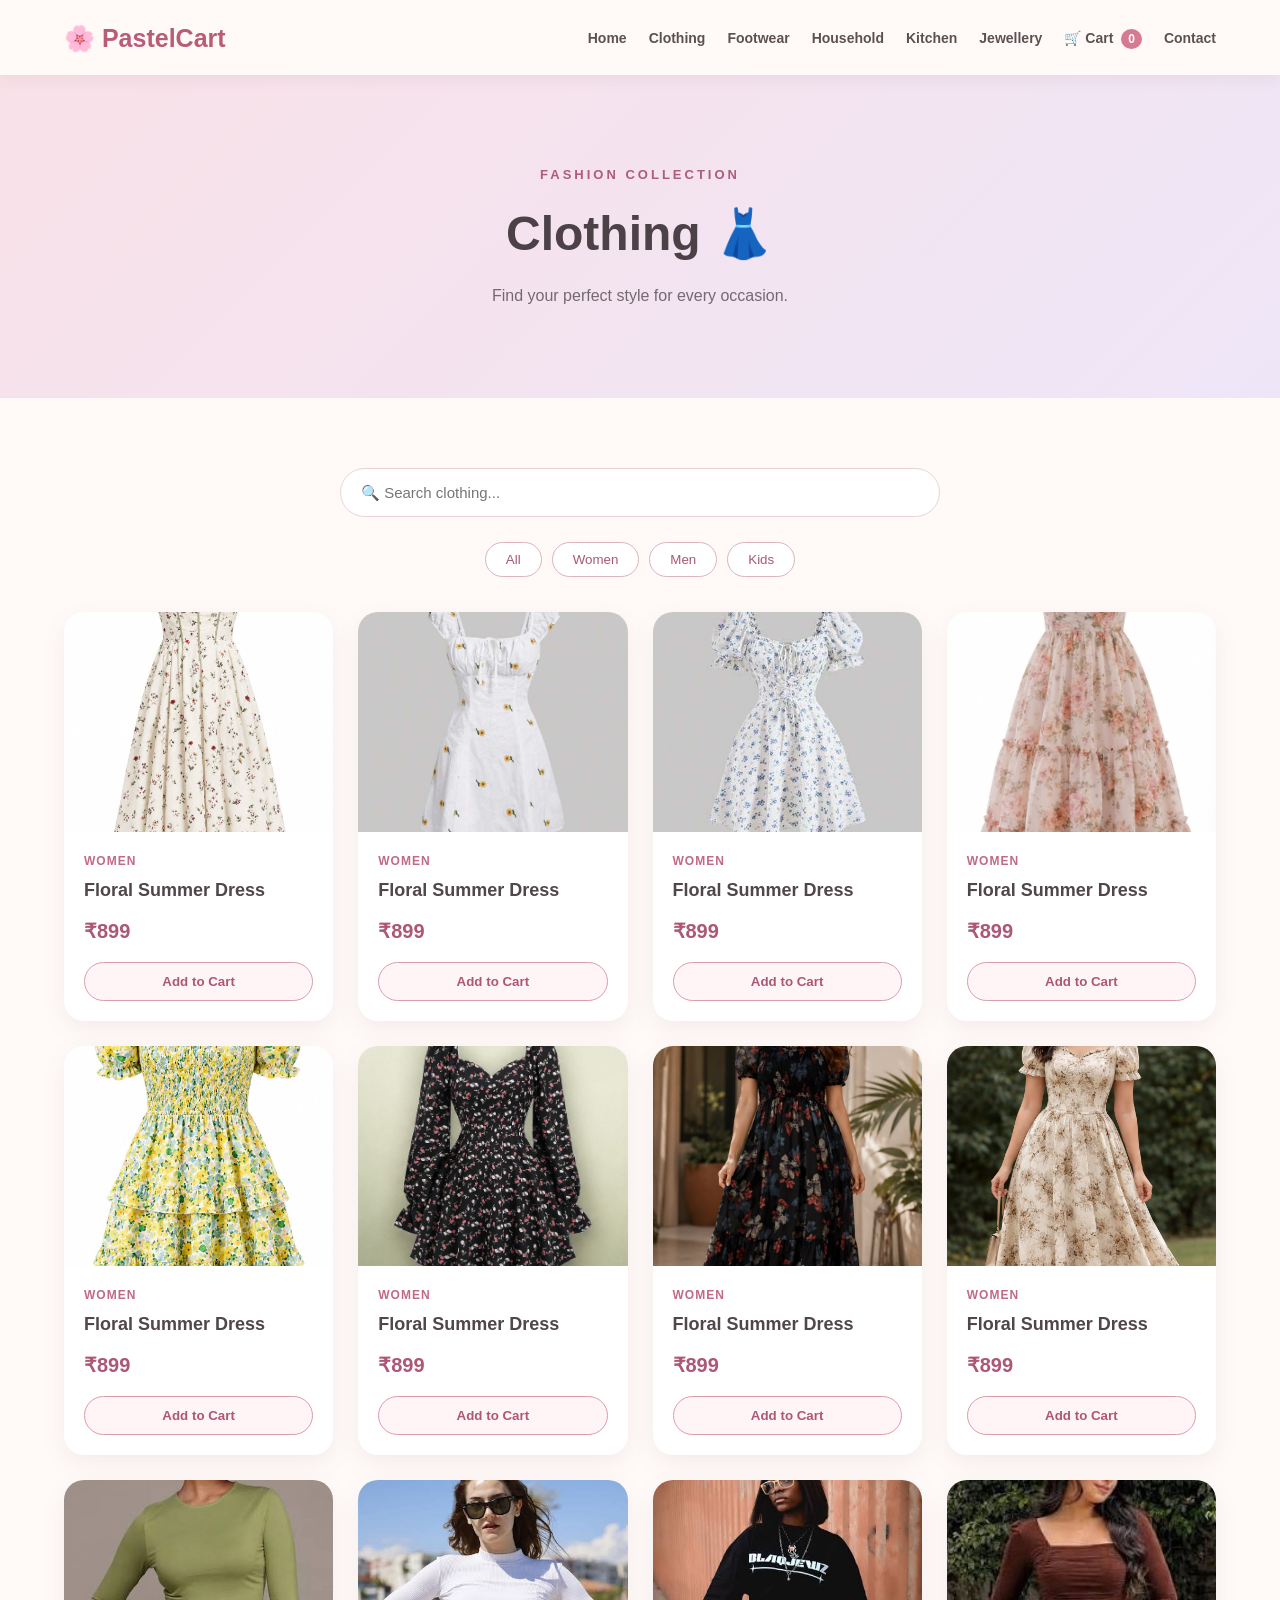
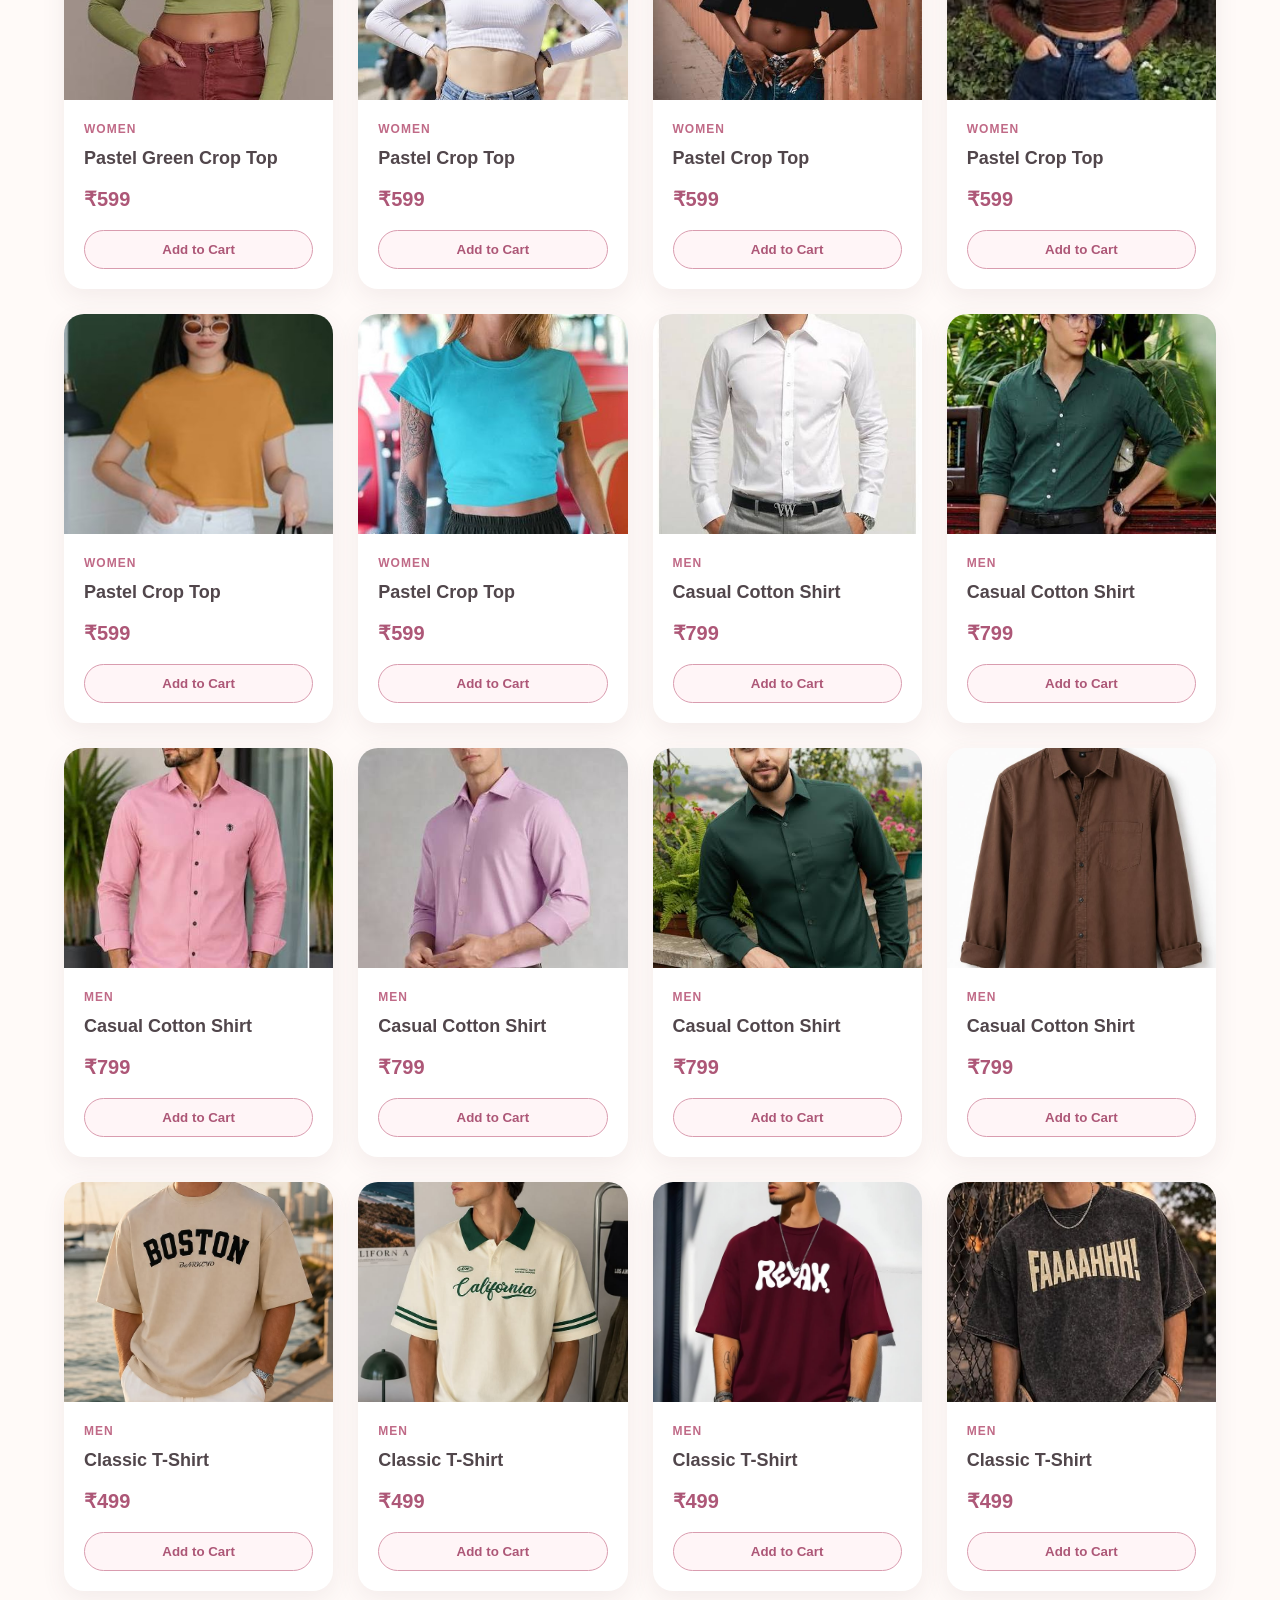
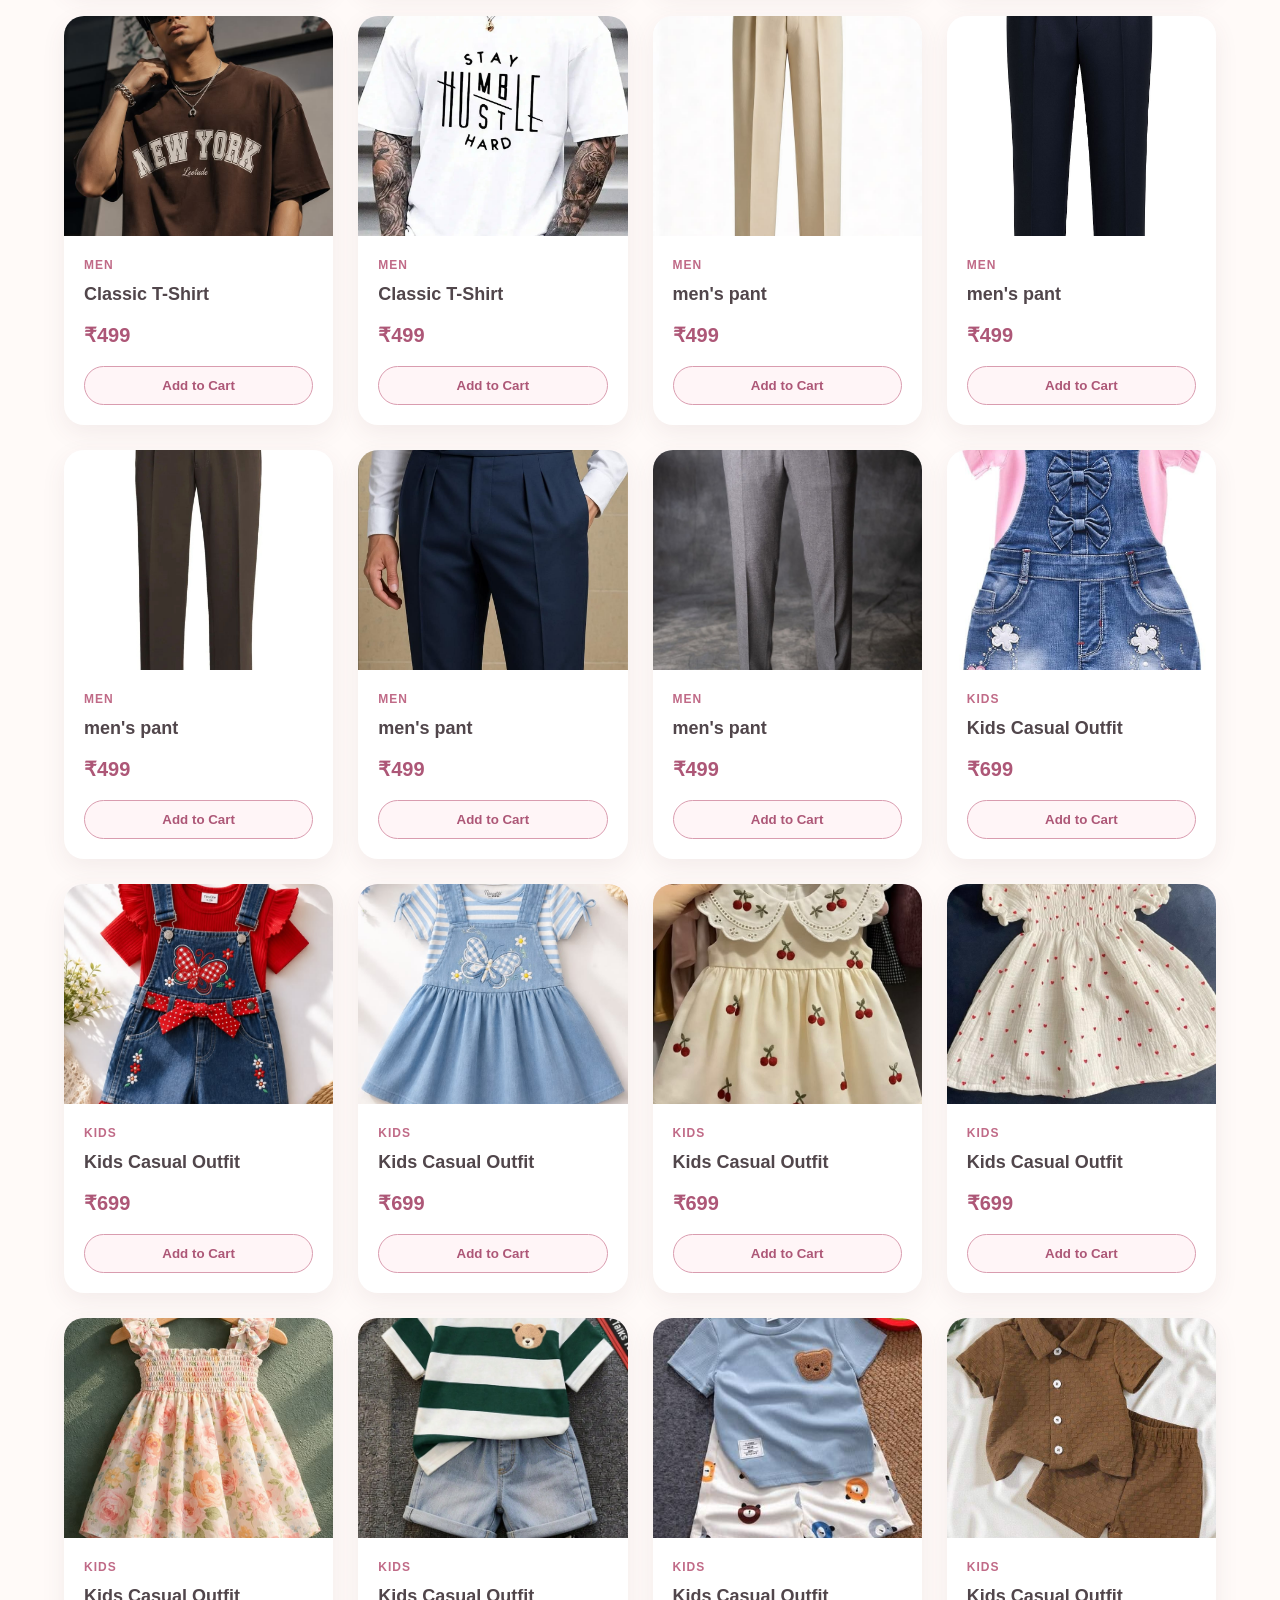
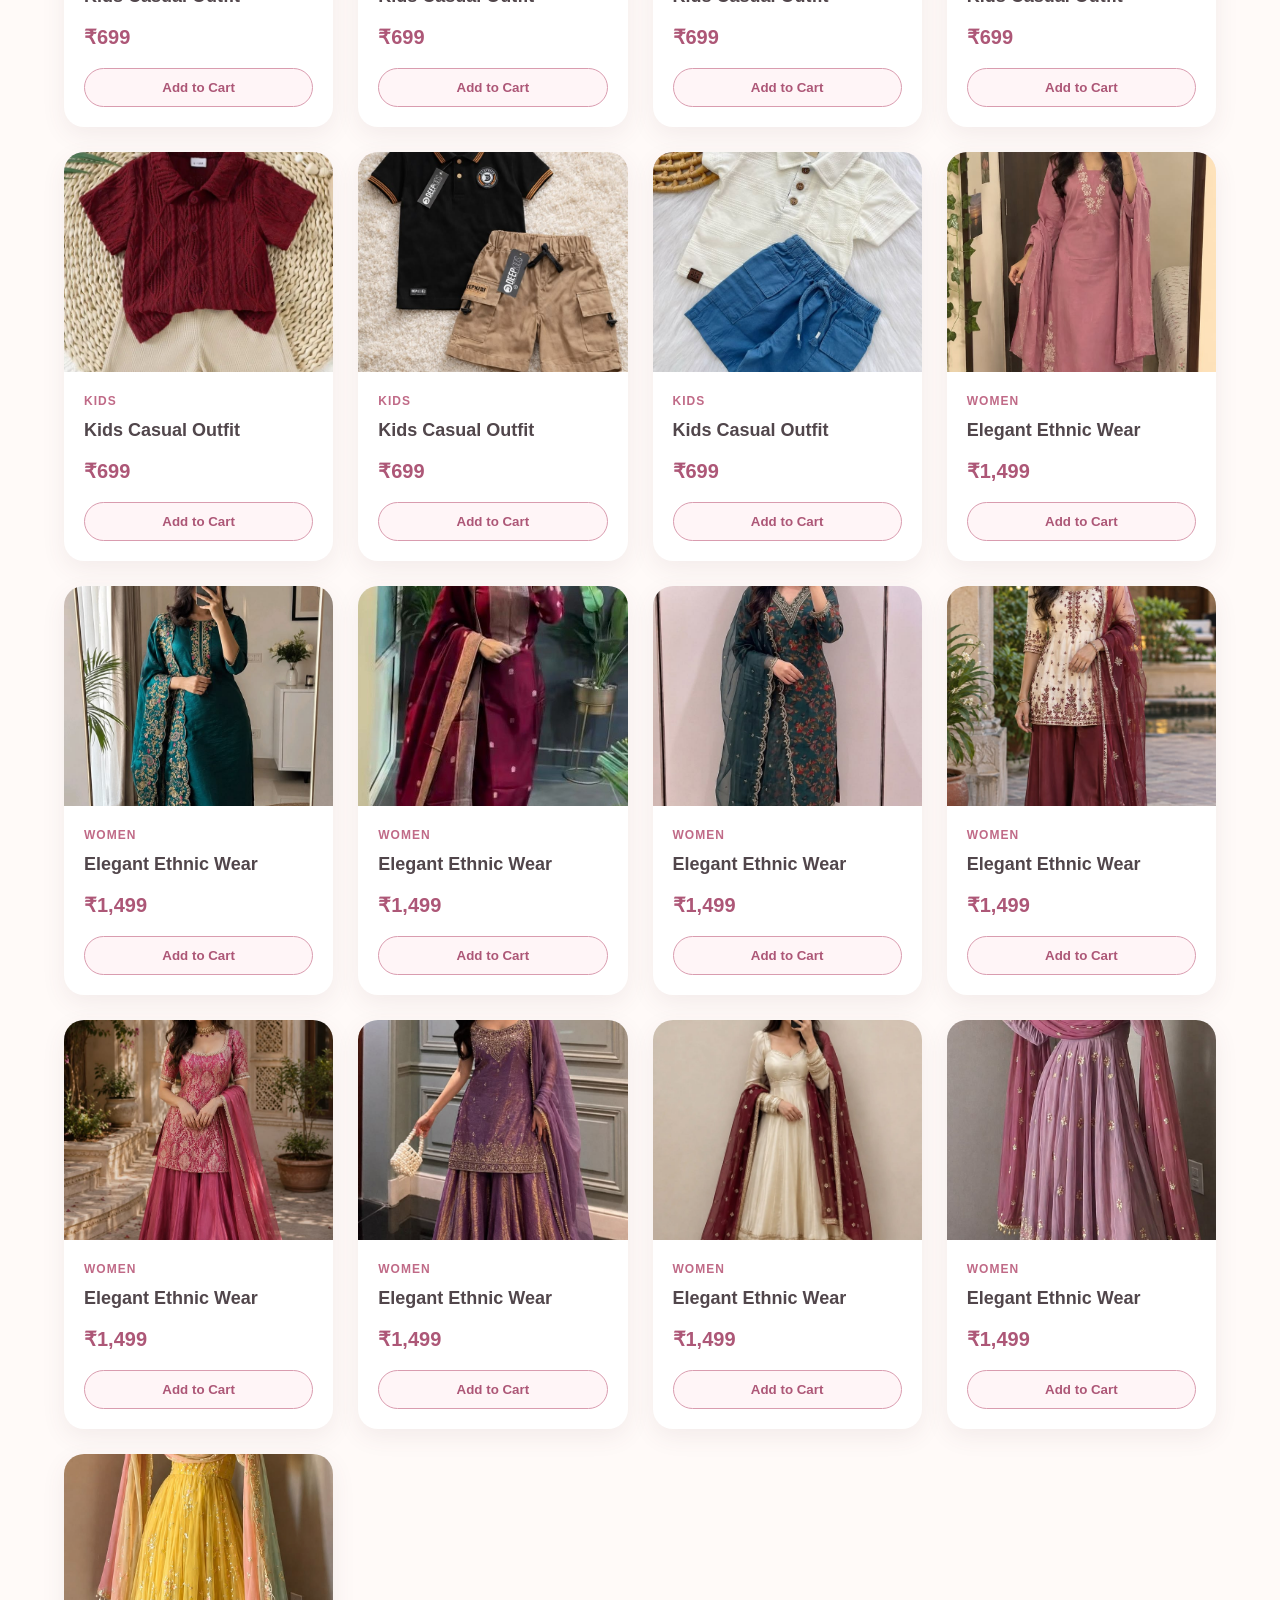
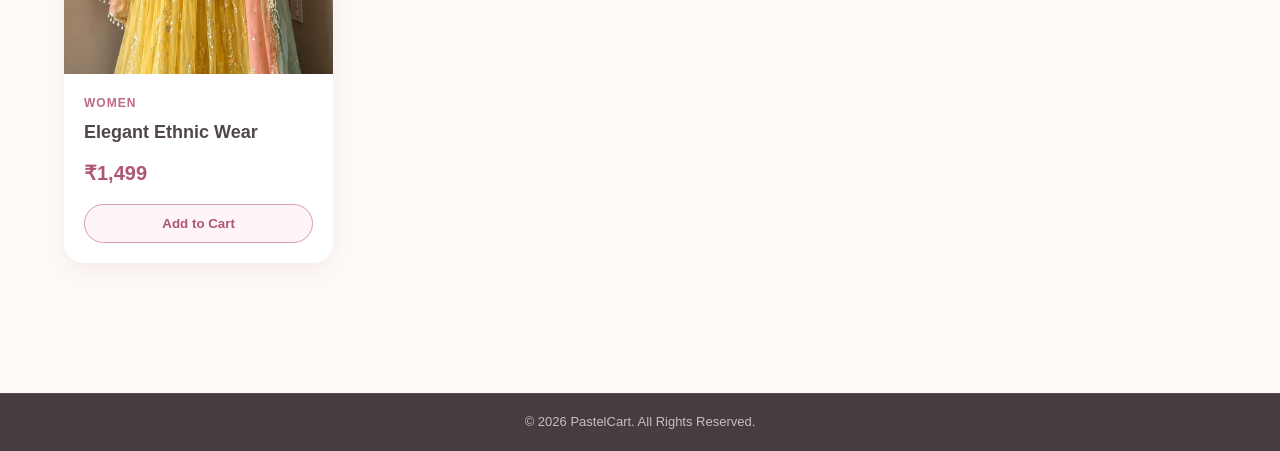
==== clothing.html @ dc9bf07c "Initial PastelCart website" ====
<!DOCTYPE html>
<html lang="en">

<head>
    <meta charset="UTF-8">
    <meta name="viewport" content="width=device-width, initial-scale=1.0">

    <title>Clothing - PastelCart</title>

    <link rel="stylesheet" href="css/style.css">
</head>

<body>

<header>

    <nav class="navbar">

        <div class="logo">
            🌸 PastelCart
        </div>

        <ul class="nav-links">
            <li><a href="index.html">Home</a></li>
            <li><a href="clothing.html">Clothing</a></li>
            <li><a href="footwear.html">Footwear</a></li>
            <li><a href="household.html">Household</a></li>
            <li><a href="kitchen.html">Kitchen</a></li>
            <li><a href="jewellery.html">Jewellery</a></li>
            <li><a href="cart.html">
    🛒 Cart
    <span class="cart-count">0</span>
</a></li>
            <li><a href="contact.html">Contact</a></li>
        </ul>

    </nav>

</header>


<section class="page-banner">

    <p>FASHION COLLECTION</p>

    <h1>Clothing 👗</h1>

    <p>
        Find your perfect style for every occasion.
    </p>

</section>


<section class="section">

    <div class="search-box">

        <input
            type="text"
            id="productSearch"
            placeholder="🔍 Search clothing..."
            onkeyup="searchProducts()">

    </div>


    <div class="filter-buttons">

        <button onclick="filterProducts('all')">
            All
        </button>

        <button onclick="filterProducts('women')">
            Women
        </button>

        <button onclick="filterProducts('men')">
            Men
        </button>

        <button onclick="filterProducts('kids')">
            Kids
        </button>

    </div>


    <div class="product-container" id="productContainer">

        <div class="product-card" data-category="women">

            <div class="product-image"><img src="images\clothing\dress-1.jpg"></div>

            <div class="product-info">

                <p class="product-category">Women</p>

                <h3>Floral Summer Dress</h3>

                <p class="price">₹899</p>

                <button class="add-cart"
                    onclick="addToCart('Floral Summer Dress', 899)">
                    Add to Cart
                </button>

            </div>

        </div>

        <div class="product-card" data-category="women">

            <div class="product-image"><img src="images\clothing\dress-2.jpg"></div>

            <div class="product-info">

                <p class="product-category">Women</p>

                <h3>Floral Summer Dress</h3>

                <p class="price">₹899</p>

                <button class="add-cart"
                    onclick="addToCart('Floral Summer Dress', 899)">
                    Add to Cart
                </button>

            </div>

        </div>

        <div class="product-card" data-category="women">

            <div class="product-image"><img src="images\clothing\dress-3.jpg"></div>

            <div class="product-info">

                <p class="product-category">Women</p>

                <h3>Floral Summer Dress</h3>

                <p class="price">₹899</p>

                <button class="add-cart"
                    onclick="addToCart('Floral Summer Dress', 899)">
                    Add to Cart
                </button>

            </div>

        </div>

        <div class="product-card" data-category="women">

            <div class="product-image"><img src="images\clothing\dress-4.jpg"></div>

            <div class="product-info">

                <p class="product-category">Women</p>

                <h3>Floral Summer Dress</h3>

                <p class="price">₹899</p>

                <button class="add-cart"
                    onclick="addToCart('Floral Summer Dress', 899)">
                    Add to Cart
                </button>

            </div>

        </div>

        <div class="product-card" data-category="women">

            <div class="product-image"><img src="images\clothing\dress-5.jpg"></div>

            <div class="product-info">

                <p class="product-category">Women</p>

                <h3>Floral Summer Dress</h3>

                <p class="price">₹899</p>

                <button class="add-cart"
                    onclick="addToCart('Floral Summer Dress', 899)">
                    Add to Cart
                </button>

            </div>

        </div>

        <div class="product-card" data-category="women">

            <div class="product-image"><img src="images\clothing\dress-6.jpg"></div>

            <div class="product-info">

                <p class="product-category">Women</p>

                <h3>Floral Summer Dress</h3>

                <p class="price">₹899</p>

                <button class="add-cart"
                    onclick="addToCart('Floral Summer Dress', 899)">
                    Add to Cart
                </button>

            </div>

        </div>

        <div class="product-card" data-category="women">

            <div class="product-image"><img src="images\clothing\dress-7.jpg"></div>

            <div class="product-info">

                <p class="product-category">Women</p>

                <h3>Floral Summer Dress</h3>

                <p class="price">₹899</p>

                <button class="add-cart"
                    onclick="addToCart('Floral Summer Dress', 899)">
                    Add to Cart
                </button>

            </div>

        </div>

        <div class="product-card" data-category="women">

            <div class="product-image"><img src="images\clothing\dress-8.jpg"></div>

            <div class="product-info">

                <p class="product-category">Women</p>

                <h3>Floral Summer Dress</h3>

                <p class="price">₹899</p>

                <button class="add-cart"
                    onclick="addToCart('Floral Summer Dress', 899)">
                    Add to Cart
                </button>

            </div>

        </div>


        <div class="product-card" data-category="women">

            <div class="product-image"><img src="images\clothing\crop-top-1.jpg"></div>

            <div class="product-info">

                <p class="product-category">Women</p>

                <h3>Pastel Green Crop Top</h3>

                <p class="price">₹599</p>

                <button class="add-cart"
                    onclick="addToCart('Pastel Green Crop Top', 599)">
                    Add to Cart
                </button>

            </div>

        </div>

        <div class="product-card" data-category="women">

            <div class="product-image"><img src="images\clothing\crop-top-2.jpg"></div>

            <div class="product-info">

                <p class="product-category">Women</p>

                <h3>Pastel Crop Top</h3>

                <p class="price">₹599</p>

                <button class="add-cart"
                    onclick="addToCart('Pastel Green Crop Top', 599)">
                    Add to Cart
                </button>

            </div>

        </div>

        <div class="product-card" data-category="women">

            <div class="product-image"><img src="images\clothing\crop-top-3.jpg"></div>

            <div class="product-info">

                <p class="product-category">Women</p>

                <h3>Pastel Crop Top</h3>

                <p class="price">₹599</p>

                <button class="add-cart"
                    onclick="addToCart('Pastel Green Crop Top', 599)">
                    Add to Cart
                </button>

            </div>

        </div>

        <div class="product-card" data-category="women">

            <div class="product-image"><img src="images\clothing\crop-top-4.jpg"></div>

            <div class="product-info">

                <p class="product-category">Women</p>

                <h3>Pastel Crop Top</h3>

                <p class="price">₹599</p>

                <button class="add-cart"
                    onclick="addToCart('Pastel Green Crop Top', 599)">
                    Add to Cart
                </button>

            </div>

        </div>

        <div class="product-card" data-category="women">

            <div class="product-image"><img src="images\clothing\crop-top-5.jpg"></div>

            <div class="product-info">

                <p class="product-category">Women</p>

                <h3>Pastel Crop Top</h3>

                <p class="price">₹599</p>

                <button class="add-cart"
                    onclick="addToCart('Pastel Green Crop Top', 599)">
                    Add to Cart
                </button>

            </div>

        </div>

        <div class="product-card" data-category="women">

            <div class="product-image"><img src="images\clothing\crop-top-6.jpg"></div>

            <div class="product-info">

                <p class="product-category">Women</p>

                <h3>Pastel Crop Top</h3>

                <p class="price">₹599</p>

                <button class="add-cart"
                    onclick="addToCart('Pastel Green Crop Top', 599)">
                    Add to Cart
                </button>

            </div>

        </div>


        <div class="product-card" data-category="men">

            <div class="product-image"><img src="images\clothing\shirt-1.jpg"></div>

            <div class="product-info">

                <p class="product-category">Men</p>

                <h3>Casual Cotton Shirt</h3>

                <p class="price">₹799</p>

                <button class="add-cart"
                    onclick="addToCart('Casual Cotton Shirt', 799)">
                    Add to Cart
                </button>

            </div>

        </div>

        <div class="product-card" data-category="men">

            <div class="product-image"><img src="images\clothing\shirt-2.jpg"></div>

            <div class="product-info">

                <p class="product-category">Men</p>

                <h3>Casual Cotton Shirt</h3>

                <p class="price">₹799</p>

                <button class="add-cart"
                    onclick="addToCart('Casual Cotton Shirt', 799)">
                    Add to Cart
                </button>

            </div>

        </div>

        <div class="product-card" data-category="men">

            <div class="product-image"><img src="images\clothing\shirt-3.jpg"></div>

            <div class="product-info">

                <p class="product-category">Men</p>

                <h3>Casual Cotton Shirt</h3>

                <p class="price">₹799</p>

                <button class="add-cart"
                    onclick="addToCart('Casual Cotton Shirt', 799)">
                    Add to Cart
                </button>

            </div>

        </div>

        <div class="product-card" data-category="men">

            <div class="product-image"><img src="images\clothing\shirt-4.jpg"></div>

            <div class="product-info">

                <p class="product-category">Men</p>

                <h3>Casual Cotton Shirt</h3>

                <p class="price">₹799</p>

                <button class="add-cart"
                    onclick="addToCart('Casual Cotton Shirt', 799)">
                    Add to Cart
                </button>

            </div>

        </div>

        <div class="product-card" data-category="men">

            <div class="product-image"><img src="images\clothing\shirt-5.jpg"></div>

            <div class="product-info">

                <p class="product-category">Men</p>

                <h3>Casual Cotton Shirt</h3>

                <p class="price">₹799</p>

                <button class="add-cart"
                    onclick="addToCart('Casual Cotton Shirt', 799)">
                    Add to Cart
                </button>

            </div>

        </div>

        <div class="product-card" data-category="men">

            <div class="product-image"><img src="images\clothing\shirt-6.jpg"></div>

            <div class="product-info">

                <p class="product-category">Men</p>

                <h3>Casual Cotton Shirt</h3>

                <p class="price">₹799</p>

                <button class="add-cart"
                    onclick="addToCart('Casual Cotton Shirt', 799)">
                    Add to Cart
                </button>

            </div>

        </div>


        <div class="product-card" data-category="men">

            <div class="product-image"><img src="images\clothing\tshirt-1.jpg"></div>

            <div class="product-info">

                <p class="product-category">Men</p>

                <h3>Classic T-Shirt</h3>

                <p class="price">₹499</p>

                <button class="add-cart"
                    onclick="addToCart('Classic T-Shirt', 499)">
                    Add to Cart
                </button>

            </div>

        </div>

        <div class="product-card" data-category="men">

            <div class="product-image"><img src="images\clothing\tshirt-2.jpg"></div>

            <div class="product-info">

                <p class="product-category">Men</p>

                <h3>Classic T-Shirt</h3>

                <p class="price">₹499</p>

                <button class="add-cart"
                    onclick="addToCart('Classic T-Shirt', 499)">
                    Add to Cart
                </button>

            </div>

        </div>

        <div class="product-card" data-category="men">

            <div class="product-image"><img src="images\clothing\tshirt-3.jpg"></div>

            <div class="product-info">

                <p class="product-category">Men</p>

                <h3>Classic T-Shirt</h3>

                <p class="price">₹499</p>

                <button class="add-cart"
                    onclick="addToCart('Classic T-Shirt', 499)">
                    Add to Cart
                </button>

            </div>

        </div>

        <div class="product-card" data-category="men">

            <div class="product-image"><img src="images\clothing\tshirt-4.jpg"></div>

            <div class="product-info">

                <p class="product-category">Men</p>

                <h3>Classic T-Shirt</h3>

                <p class="price">₹499</p>

                <button class="add-cart"
                    onclick="addToCart('Classic T-Shirt', 499)">
                    Add to Cart
                </button>

            </div>

        </div>

        <div class="product-card" data-category="men">

            <div class="product-image"><img src="images\clothing\tshirt-5.jpg"></div>

            <div class="product-info">

                <p class="product-category">Men</p>

                <h3>Classic T-Shirt</h3>

                <p class="price">₹499</p>

                <button class="add-cart"
                    onclick="addToCart('Classic T-Shirt', 499)">
                    Add to Cart
                </button>

            </div>

        </div>

        <div class="product-card" data-category="men">

            <div class="product-image"><img src="images\clothing\tshirt-6.jpg"></div>

            <div class="product-info">

                <p class="product-category">Men</p>

                <h3>Classic T-Shirt</h3>

                <p class="price">₹499</p>

                <button class="add-cart"
                    onclick="addToCart('Classic T-Shirt', 499)">
                    Add to Cart
                </button>

            </div>

        </div>

        <div class="product-card" data-category="men">

            <div class="product-image"><img src="images\clothing\pant-1.jpg"></div>

            <div class="product-info">

                <p class="product-category">Men</p>

                <h3>men's pant</h3>

                <p class="price">₹499</p>

                <button class="add-cart"
                    onclick="addToCart('Classic T-Shirt', 499)">
                    Add to Cart
                </button>

            </div>

        </div>

        <div class="product-card" data-category="men">

            <div class="product-image"><img src="images\clothing\pant-2.jpg"></div>

            <div class="product-info">

                <p class="product-category">Men</p>

                <h3>men's pant</h3>

                <p class="price">₹499</p>

                <button class="add-cart"
                    onclick="addToCart('Classic T-Shirt', 499)">
                    Add to Cart
                </button>

            </div>

        </div>

        <div class="product-card" data-category="men">

            <div class="product-image"><img src="images\clothing\pant-3.jpg"></div>

            <div class="product-info">

                <p class="product-category">Men</p>

                <h3>men's pant</h3>

                <p class="price">₹499</p>

                <button class="add-cart"
                    onclick="addToCart('Classic T-Shirt', 499)">
                    Add to Cart
                </button>

            </div>

        </div>

        <div class="product-card" data-category="men">

            <div class="product-image"><img src="images\clothing\pant-4.jpg"></div>

            <div class="product-info">

                <p class="product-category">Men</p>

                <h3>men's pant</h3>

                <p class="price">₹499</p>

                <button class="add-cart"
                    onclick="addToCart('Classic T-Shirt', 499)">
                    Add to Cart
                </button>

            </div>

        </div>

        <div class="product-card" data-category="men">

            <div class="product-image"><img src="images\clothing\pant-5.jpg"></div>

            <div class="product-info">

                <p class="product-category">Men</p>

                <h3>men's pant</h3>

                <p class="price">₹499</p>

                <button class="add-cart"
                    onclick="addToCart('Classic T-Shirt', 499)">
                    Add to Cart
                </button>

            </div>

        </div>


        <div class="product-card" data-category="kids">

            <div class="product-image"><img src="images\clothing\kids-1.jpg"></div>

            <div class="product-info">

                <p class="product-category">Kids</p>

                <h3>Kids Casual Outfit</h3>

                <p class="price">₹699</p>

                <button class="add-cart"
                    onclick="addToCart('Kids Casual Outfit', 699)">
                    Add to Cart
                </button>

            </div>

        </div>

        <div class="product-card" data-category="kids">

            <div class="product-image"><img src="images\clothing\kids-2.jpg"></div>

            <div class="product-info">

                <p class="product-category">Kids</p>

                <h3>Kids Casual Outfit</h3>

                <p class="price">₹699</p>

                <button class="add-cart"
                    onclick="addToCart('Kids Casual Outfit', 699)">
                    Add to Cart
                </button>

            </div>

        </div>

        <div class="product-card" data-category="kids">

            <div class="product-image"><img src="images\clothing\kids-3.jpg"></div>

            <div class="product-info">

                <p class="product-category">Kids</p>

                <h3>Kids Casual Outfit</h3>

                <p class="price">₹699</p>

                <button class="add-cart"
                    onclick="addToCart('Kids Casual Outfit', 699)">
                    Add to Cart
                </button>

            </div>

        </div>

        <div class="product-card" data-category="kids">

            <div class="product-image"><img src="images\clothing\kids-4.jpg"></div>

            <div class="product-info">

                <p class="product-category">Kids</p>

                <h3>Kids Casual Outfit</h3>

                <p class="price">₹699</p>

                <button class="add-cart"
                    onclick="addToCart('Kids Casual Outfit', 699)">
                    Add to Cart
                </button>

            </div>

        </div>

        <div class="product-card" data-category="kids">

            <div class="product-image"><img src="images\clothing\kids-5.jpg"></div>

            <div class="product-info">

                <p class="product-category">Kids</p>

                <h3>Kids Casual Outfit</h3>

                <p class="price">₹699</p>

                <button class="add-cart"
                    onclick="addToCart('Kids Casual Outfit', 699)">
                    Add to Cart
                </button>

            </div>

        </div>

        <div class="product-card" data-category="kids">

            <div class="product-image"><img src="images\clothing\kids-6.jpg"></div>

            <div class="product-info">

                <p class="product-category">Kids</p>

                <h3>Kids Casual Outfit</h3>

                <p class="price">₹699</p>

                <button class="add-cart"
                    onclick="addToCart('Kids Casual Outfit', 699)">
                    Add to Cart
                </button>

            </div>

        </div>

        <div class="product-card" data-category="kids">

            <div class="product-image"><img src="images\clothing\kids-7.jpg"></div>

            <div class="product-info">

                <p class="product-category">Kids</p>

                <h3>Kids Casual Outfit</h3>

                <p class="price">₹699</p>

                <button class="add-cart"
                    onclick="addToCart('Kids Casual Outfit', 699)">
                    Add to Cart
                </button>

            </div>

        </div>

        <div class="product-card" data-category="kids">

            <div class="product-image"><img src="images\clothing\kids-8.jpg"></div>

            <div class="product-info">

                <p class="product-category">Kids</p>

                <h3>Kids Casual Outfit</h3>

                <p class="price">₹699</p>

                <button class="add-cart"
                    onclick="addToCart('Kids Casual Outfit', 699)">
                    Add to Cart
                </button>

            </div>

        </div>

        <div class="product-card" data-category="kids">

            <div class="product-image"><img src="images\clothing\kids-9.jpg"></div>

            <div class="product-info">

                <p class="product-category">Kids</p>

                <h3>Kids Casual Outfit</h3>

                <p class="price">₹699</p>

                <button class="add-cart"
                    onclick="addToCart('Kids Casual Outfit', 699)">
                    Add to Cart
                </button>

            </div>

        </div>

        <div class="product-card" data-category="kids">

            <div class="product-image"><img src="images\clothing\kids-10.jpg"></div>

            <div class="product-info">

                <p class="product-category">Kids</p>

                <h3>Kids Casual Outfit</h3>

                <p class="price">₹699</p>

                <button class="add-cart"
                    onclick="addToCart('Kids Casual Outfit', 699)">
                    Add to Cart
                </button>

            </div>

        </div>

        <div class="product-card" data-category="kids">

            <div class="product-image"><img src="images\clothing\kids-11.jpg"></div>

            <div class="product-info">

                <p class="product-category">Kids</p>

                <h3>Kids Casual Outfit</h3>

                <p class="price">₹699</p>

                <button class="add-cart"
                    onclick="addToCart('Kids Casual Outfit', 699)">
                    Add to Cart
                </button>

            </div>

        </div>

        <div class="product-card" data-category="kids">

            <div class="product-image"><img src="images\clothing\kids-12.jpg"></div>

            <div class="product-info">

                <p class="product-category">Kids</p>

                <h3>Kids Casual Outfit</h3>

                <p class="price">₹699</p>

                <button class="add-cart"
                    onclick="addToCart('Kids Casual Outfit', 699)">
                    Add to Cart
                </button>

            </div>

        </div>


        <div class="product-card" data-category="women">

            <div class="product-image"><img src="images\clothing\ethnic-1.jpg"></div>

            <div class="product-info">

                <p class="product-category">Women</p>

                <h3>Elegant Ethnic Wear</h3>

                <p class="price">₹1,499</p>

                <button class="add-cart"
                    onclick="addToCart('Elegant Ethnic Wear', 1499)">
                    Add to Cart
                </button>

            </div>

        </div>

         <div class="product-card" data-category="women">

            <div class="product-image"><img src="images\clothing\ethnic-2.jpg"></div>

            <div class="product-info">

                <p class="product-category">Women</p>

                <h3>Elegant Ethnic Wear</h3>

                <p class="price">₹1,499</p>

                <button class="add-cart"
                    onclick="addToCart('Elegant Ethnic Wear', 1499)">
                    Add to Cart
                </button>

            </div>

        </div>

         <div class="product-card" data-category="women">

            <div class="product-image"><img src="images\clothing\ethnic-3.jpg"></div>

            <div class="product-info">

                <p class="product-category">Women</p>

                <h3>Elegant Ethnic Wear</h3>

                <p class="price">₹1,499</p>

                <button class="add-cart"
                    onclick="addToCart('Elegant Ethnic Wear', 1499)">
                    Add to Cart
                </button>

            </div>

        </div>

         <div class="product-card" data-category="women">

            <div class="product-image"><img src="images\clothing\ethnic-4.jpg"></div>

            <div class="product-info">

                <p class="product-category">Women</p>

                <h3>Elegant Ethnic Wear</h3>

                <p class="price">₹1,499</p>

                <button class="add-cart"
                    onclick="addToCart('Elegant Ethnic Wear', 1499)">
                    Add to Cart
                </button>

            </div>

        </div>

         <div class="product-card" data-category="women">

            <div class="product-image"><img src="images\clothing\ethnic-5.jpg"></div>

            <div class="product-info">

                <p class="product-category">Women</p>

                <h3>Elegant Ethnic Wear</h3>

                <p class="price">₹1,499</p>

                <button class="add-cart"
                    onclick="addToCart('Elegant Ethnic Wear', 1499)">
                    Add to Cart
                </button>

            </div>

        </div>

         <div class="product-card" data-category="women">

            <div class="product-image"><img src="images\clothing\ethnic-6.jpg"></div>

            <div class="product-info">

                <p class="product-category">Women</p>

                <h3>Elegant Ethnic Wear</h3>

                <p class="price">₹1,499</p>

                <button class="add-cart"
                    onclick="addToCart('Elegant Ethnic Wear', 1499)">
                    Add to Cart
                </button>

            </div>

        </div>

         <div class="product-card" data-category="women">

            <div class="product-image"><img src="images\clothing\ethnic-7.jpg"></div>

            <div class="product-info">

                <p class="product-category">Women</p>

                <h3>Elegant Ethnic Wear</h3>

                <p class="price">₹1,499</p>

                <button class="add-cart"
                    onclick="addToCart('Elegant Ethnic Wear', 1499)">
                    Add to Cart
                </button>

            </div>

        </div>

         <div class="product-card" data-category="women">

            <div class="product-image"><img src="images\clothing\ethnic-8.jpg"></div>

            <div class="product-info">

                <p class="product-category">Women</p>

                <h3>Elegant Ethnic Wear</h3>

                <p class="price">₹1,499</p>

                <button class="add-cart"
                    onclick="addToCart('Elegant Ethnic Wear', 1499)">
                    Add to Cart
                </button>

            </div>

        </div>

         <div class="product-card" data-category="women">

            <div class="product-image"><img src="images\clothing\ethnic-9.jpg"></div>

            <div class="product-info">

                <p class="product-category">Women</p>

                <h3>Elegant Ethnic Wear</h3>

                <p class="price">₹1,499</p>

                <button class="add-cart"
                    onclick="addToCart('Elegant Ethnic Wear', 1499)">
                    Add to Cart
                </button>

            </div>

        </div>

         <div class="product-card" data-category="women">

            <div class="product-image"><img src="images\clothing\ethnic-10.jpg"></div>

            <div class="product-info">

                <p class="product-category">Women</p>

                <h3>Elegant Ethnic Wear</h3>

                <p class="price">₹1,499</p>

                <button class="add-cart"
                    onclick="addToCart('Elegant Ethnic Wear', 1499)">
                    Add to Cart
                </button>

            </div>

        </div>

    </div>

</section>


<footer>

    <div class="copyright">
        <p>© 2026 PastelCart. All Rights Reserved.</p>
    </div>

</footer>


<script src="js/script.js"></script>

</body>

</html>
---- css/style.css ----
/* =====================================================
   PASTELCART - MAIN CSS FILE
   ===================================================== */

/* ---------- BASIC RESET ---------- */

* {
    margin: 0;
    padding: 0;
    box-sizing: border-box;
}

html {
    scroll-behavior: smooth;
}

body {
    font-family: Arial, sans-serif;
    background-color: #fffaf8;
    color: #4b4146;
    line-height: 1.6;
}


/* ---------- COMMON ELEMENTS ---------- */

a {
    text-decoration: none;
    color: inherit;
}

button {
    font-family: inherit;
    cursor: pointer;
}

.section {
    width: 90%;
    max-width: 1200px;
    margin: auto;
    padding: 70px 0;
}


/* =====================================================
   NAVIGATION BAR
   ===================================================== */

header {
    position: sticky;
    top: 0;
    z-index: 1000;
    background-color: rgba(255, 250, 248, 0.95);
    box-shadow: 0 3px 15px rgba(100, 70, 80, 0.08);
}

.navbar {
    width: 90%;
    max-width: 1250px;
    margin: auto;
    min-height: 75px;

    display: flex;
    align-items: center;
    justify-content: space-between;
    gap: 20px;
}

.logo {
    font-size: 25px;
    font-weight: bold;
    color: #b85c7a;
    white-space: nowrap;
}

.nav-links {
    list-style: none;

    display: flex;
    align-items: center;
    justify-content: center;
    gap: 22px;
}

.nav-links a {
    font-size: 14px;
    font-weight: 600;
    color: #5c5055;

    position: relative;
    transition: 0.3s;
}

.nav-links a:hover {
    color: #c05d80;
}

/* Small line under navigation links */

.nav-links a::after {
    content: "";

    position: absolute;
    left: 0;
    bottom: -6px;

    width: 0;
    height: 2px;

    background-color: #c987a0;

    transition: width 0.3s;
}

.nav-links a:hover::after {
    width: 100%;
}


/* =====================================================
   HERO SECTION
   ===================================================== */

.hero {
    min-height: 570px;

    display: flex;
    align-items: center;
    justify-content: center;

    text-align: center;

    padding: 80px 20px;

    background:
        radial-gradient(circle at 20% 30%, #f9dce5 0%, transparent 30%),
        radial-gradient(circle at 80% 70%, #e7ddf7 0%, transparent 30%),
        linear-gradient(135deg, #fff4ef, #f9eef5, #f2edfa);

    position: relative;
    overflow: hidden;
}

.hero::before {
    content: "✿";
    position: absolute;

    top: 50px;
    left: 10%;

    font-size: 70px;
    color: rgba(194, 126, 153, 0.2);

    animation: float 4s ease-in-out infinite;
}

.hero::after {
    content: "✦";
    position: absolute;

    right: 12%;
    bottom: 60px;

    font-size: 65px;
    color: rgba(156, 137, 190, 0.2);

    animation: float 5s ease-in-out infinite;
}

.hero-content {
    max-width: 750px;
    animation: fadeUp 1s ease;
}

.small-heading {
    color: #b85c7a;
    font-size: 14px;
    font-weight: bold;
    letter-spacing: 3px;
    margin-bottom: 15px;
}

.hero h1 {
    font-size: 58px;
    line-height: 1.1;
    color: #493e44;
    margin-bottom: 20px;
}

.hero h1 span {
    color: #bd6584;
}

.hero p:not(.small-heading) {
    font-size: 18px;
    color: #6e6268;
    max-width: 600px;
    margin: 0 auto 30px;
}


/* =====================================================
   BUTTONS
   ===================================================== */

.btn {
    display: inline-block;

    padding: 13px 28px;

    border: none;
    border-radius: 30px;

    background: linear-gradient(135deg, #c86d8b, #a96788);

    color: white;
    font-size: 15px;
    font-weight: bold;

    transition: 0.3s;

    box-shadow: 0 8px 20px rgba(180, 95, 125, 0.2);
}

.btn:hover {
    transform: translateY(-3px);
    box-shadow: 0 12px 25px rgba(180, 95, 125, 0.3);
}


/* =====================================================
   FEATURES
   ===================================================== */

.features {
    width: 90%;
    max-width: 1200px;

    margin: 50px auto;

    display: grid;
    grid-template-columns: repeat(4, 1fr);
    gap: 20px;
}

.feature-box {
    padding: 25px;

    text-align: center;

    background-color: #ffffff;

    border-radius: 18px;

    box-shadow: 0 8px 25px rgba(100, 70, 80, 0.08);

    transition: 0.3s;
}

.feature-box:hover {
    transform: translateY(-7px);
}

.feature-box div {
    font-size: 35px;
    margin-bottom: 10px;
}

.feature-box h3 {
    color: #59484f;
    margin-bottom: 7px;
}

.feature-box p {
    color: #81747a;
    font-size: 14px;
}


/* =====================================================
   SECTION TITLES
   ===================================================== */

.section-title {
    text-align: center;
    margin-bottom: 40px;
}

.section-title p {
    color: #c06a87;
    font-size: 13px;
    font-weight: bold;
    letter-spacing: 3px;
}

.section-title h2 {
    font-size: 36px;
    color: #4e4248;
    margin-top: 5px;
}


/* =====================================================
   CATEGORY CARDS
   ===================================================== */

.category-container {
    display: grid;

    grid-template-columns: repeat(5, 1fr);

    gap: 20px;
}

.category-card {
    text-align: center;

    background-color: #fff;

    padding: 30px 15px;

    border-radius: 20px;

    box-shadow: 0 8px 25px rgba(100, 70, 80, 0.08);

    transition: 0.3s;
}

.category-card:hover {
    transform: translateY(-8px);
    background-color: #fff5f7;
}

.category-icon {
    width: 80px;
    height: 80px;

    margin: 0 auto 15px;

    display: flex;
    align-items: center;
    justify-content: center;

    background-color: #f8e6eb;

    border-radius: 50%;

    font-size: 38px;

    transition: 0.3s;
}

.category-card:hover .category-icon {
    transform: scale(1.1) rotate(5deg);
}

.category-card h3 {
    color: #54464d;
    margin-bottom: 5px;
}

.category-card p {
    font-size: 13px;
    color: #8a7b82;
}


/* =====================================================
   PRODUCT CARDS
   ===================================================== */

.product-container {
    display: grid;

    grid-template-columns: repeat(4, 1fr);

    gap: 25px;
}

.product-card {
    background-color: #ffffff;

    border-radius: 20px;

    overflow: hidden;

    box-shadow: 0 8px 25px rgba(100, 70, 80, 0.08);

    transition: transform 0.3s, box-shadow 0.3s;

    animation: fadeUp 0.8s ease;
}

.product-card:hover {
    transform: translateY(-8px);

    box-shadow: 0 15px 35px rgba(100, 70, 80, 0.15);
}


/* Product image area */

.product-image {
    height: 220px;
    display: flex;
    align-items: center;
    justify-content: center;
    background: linear-gradient(
        135deg,
        #fbe8ed,
        #eee7f7
    );

    font-size: 75px;

    transition: 0.4s;
}

.product-image img {
    width: 100%;
    height: 100%;
    object-fit: cover;
}

.product-card:hover .product-image {
    transform: scale(1.03);
}


/* Product information */

.product-info {
    padding: 20px;
}

.product-category {
    color: #c06a87;
    font-size: 12px;
    font-weight: bold;
    text-transform: uppercase;
    letter-spacing: 1px;

    margin-bottom: 5px;
}

.product-info h3 {
    color: #51464b;
    font-size: 18px;
    margin-bottom: 10px;
}

.price {
    color: #ad5777;
    font-size: 20px;
    font-weight: bold;
    margin-bottom: 15px;
}


/* Add to cart button */

.add-cart {
    width: 100%;

    padding: 11px;

    border: 1px solid #d99caf;
    border-radius: 25px;

    background-color: #fff5f7;

    color: #ad5777;

    font-weight: bold;

    transition: 0.3s;
}

.add-cart:hover {
    background-color: #c06a87;
    color: white;

    transform: translateY(-2px);
}


/* =====================================================
   OFFER SECTION
   ===================================================== */

.offer-section {
    width: 90%;
    max-width: 1200px;

    margin: 30px auto 70px;

    padding: 60px 40px;

    border-radius: 25px;

    text-align: center;

    background:
        linear-gradient(
            135deg,
            #f7dce5,
            #e8ddf5
        );
}

.offer-section p:first-child {
    color: #a95877;
    font-size: 13px;
    font-weight: bold;
    letter-spacing: 3px;
}

.offer-section h2 {
    font-size: 40px;
    color: #4e4148;

    margin: 8px 0;
}

.offer-section p {
    color: #6e6268;
    margin-bottom: 20px;
}


/* =====================================================
   PAGE BANNER
   ===================================================== */

.page-banner {
    padding: 90px 20px;

    text-align: center;

    background:
        linear-gradient(
            135deg,
            #f9e1e8,
            #eee6f7
        );
}

.page-banner p:first-child {
    color: #ae5c7a;
    font-size: 13px;
    font-weight: bold;
    letter-spacing: 3px;
}

.page-banner h1 {
    font-size: 48px;
    color: #4c4147;

    margin: 10px 0;
}

.page-banner p:last-child {
    color: #756970;
}


/* =====================================================
   SEARCH BOX
   ===================================================== */

.search-box {
    max-width: 600px;
    margin: 0 auto 25px;
}

.search-box input {
    width: 100%;

    padding: 15px 20px;

    border: 1px solid #ead1d9;

    border-radius: 30px;

    background-color: white;

    outline: none;

    font-size: 15px;

    transition: 0.3s;
}

.search-box input:focus {
    border-color: #c06a87;

    box-shadow: 0 0 0 4px rgba(192, 106, 135, 0.1);
}


/* =====================================================
   FILTER BUTTONS
   ===================================================== */

.filter-buttons {
    display: flex;

    justify-content: center;

    flex-wrap: wrap;

    gap: 10px;

    margin-bottom: 35px;
}

.filter-buttons button {
    padding: 9px 20px;

    border: 1px solid #dcb3c0;

    border-radius: 20px;

    background-color: white;

    color: #a85876;

    transition: 0.3s;
}

.filter-buttons button:hover {
    background-color: #c06a87;
    color: white;
}


/* =====================================================
   CART
   ===================================================== */

.cart-section {
    width: 90%;
    max-width: 1100px;

    margin: 60px auto;

    display: grid;

    grid-template-columns: 2fr 1fr;

    gap: 30px;

    align-items: start;
}

#cartItems {
    display: flex;
    flex-direction: column;
    gap: 15px;
}

.cart-item {
    display: flex;

    align-items: center;

    justify-content: space-between;

    gap: 15px;

    background-color: white;

    padding: 20px;

    border-radius: 18px;

    box-shadow: 0 8px 20px rgba(100, 70, 80, 0.08);
}

.cart-item-info h3 {
    color: #55484e;
}

.cart-item-info p {
    color: #b25e7d;
    font-weight: bold;
}

.quantity-controls {
    display: flex;
    align-items: center;
    gap: 10px;
}

.quantity-controls button {
    width: 30px;
    height: 30px;

    border: none;

    border-radius: 50%;

    background-color: #f4dce4;

    color: #9e5270;

    font-weight: bold;
}

.remove-btn {
    border: none;

    background-color: #fbe5e8;

    color: #b34d60;

    padding: 8px 12px;

    border-radius: 15px;
}

.cart-summary {
    background-color: white;

    padding: 25px;

    border-radius: 20px;

    box-shadow: 0 8px 25px rgba(100, 70, 80, 0.08);

    position: sticky;
    top: 100px;
}

.cart-summary h2 {
    margin-bottom: 20px;
    color: #51444a;
}

.summary-row {
    display: flex;

    justify-content: space-between;

    margin: 12px 0;

    color: #6f6268;
}

.summary-row.total {
    font-size: 20px;

    font-weight: bold;

    color: #a95675;
}

.checkout-btn {
    width: 100%;

    padding: 13px;

    margin-top: 15px;

    border: none;

    border-radius: 25px;

    background: linear-gradient(
        135deg,
        #c86d8b,
        #a96788
    );

    color: white;

    font-weight: bold;

    transition: 0.3s;
}

.checkout-btn:hover {
    transform: translateY(-3px);
}


/* Empty cart */

.empty-cart {
    text-align: center;

    padding: 60px 20px;

    background-color: white;

    border-radius: 20px;

    box-shadow: 0 8px 25px rgba(100, 70, 80, 0.08);
}

.empty-cart h2 {
    margin-bottom: 10px;
}

.empty-cart p {
    color: #807278;
    margin-bottom: 20px;
}


/* =====================================================
   CONTACT PAGE
   ===================================================== */

.contact-section {
    width: 90%;
    max-width: 1100px;

    margin: 70px auto;

    display: grid;

    grid-template-columns: 1fr 1.3fr;

    gap: 40px;
}

.contact-info,
.contact-form {
    background-color: white;

    padding: 35px;

    border-radius: 22px;

    box-shadow: 0 8px 25px rgba(100, 70, 80, 0.08);
}

.contact-info h2,
.contact-form h2 {
    color: #51444a;

    margin-bottom: 15px;
}

.contact-info > p {
    color: #756970;

    margin-bottom: 25px;
}

.contact-item {
    display: flex;

    align-items: center;

    gap: 12px;

    margin: 20px 0;

    color: #695b62;
}

.contact-item:first-letter {
    font-size: 22px;
}


/* Form */

.contact-form form {
    display: flex;

    flex-direction: column;

    gap: 8px;
}

.contact-form label {
    color: #5b4d53;

    font-weight: bold;

    font-size: 14px;

    margin-top: 8px;
}

.contact-form input,
.contact-form textarea {
    width: 100%;

    padding: 13px 15px;

    border: 1px solid #e4ccd4;

    border-radius: 12px;

    outline: none;

    font-family: inherit;

    background-color: #fffafa;

    transition: 0.3s;
}

.contact-form textarea {
    resize: vertical;
}

.contact-form input:focus,
.contact-form textarea:focus {
    border-color: #c06a87;

    box-shadow:
        0 0 0 3px rgba(
            192,
            106,
            135,
            0.1
        );
}

.contact-form .btn {
    margin-top: 15px;
}


/* =====================================================
   FOOTER
   ===================================================== */

footer {
    background-color: #463c42;

    color: #f8eeee;

    margin-top: 60px;
}

.footer-content {
    width: 90%;
    max-width: 1200px;

    margin: auto;

    padding: 50px 0;

    display: grid;

    grid-template-columns: 2fr 1fr 1fr;

    gap: 40px;
}

.footer-content h2 {
    color: #f5cbd7;

    margin-bottom: 12px;
}

.footer-content h3 {
    color: #f4c9d5;

    margin-bottom: 15px;
}

.footer-content p {
    color: #d5c8ce;

    max-width: 350px;
}

.footer-content a {
    display: block;

    color: #d8cdd1;

    margin: 8px 0;

    transition: 0.3s;
}

.footer-content a:hover {
    color: #f4b9cc;

    padding-left: 5px;
}

.copyright {
    text-align: center;

    border-top: 1px solid rgba(
        255,
        255,
        255,
        0.1
    );

    padding: 18px;

    color: #c9bdc2;

    font-size: 13px;
}


/* =====================================================
   ANIMATIONS
   ===================================================== */

@keyframes fadeUp {

    from {
        opacity: 0;
        transform: translateY(30px);
    }

    to {
        opacity: 1;
        transform: translateY(0);
    }

}

@keyframes float {

    0%,
    100% {
        transform: translateY(0);
    }

    50% {
        transform: translateY(-15px);
    }

}


/* =====================================================
   RESPONSIVE DESIGN
   ===================================================== */


/* Tablets */

@media (max-width: 1000px) {

    .navbar {
        flex-direction: column;
        padding: 18px 0;
    }

    .nav-links {
        flex-wrap: wrap;
        gap: 12px 18px;
    }

    .hero h1 {
        font-size: 48px;
    }

    .features {
        grid-template-columns: repeat(2, 1fr);
    }

    .category-container {
        grid-template-columns: repeat(3, 1fr);
    }

    .product-container {
        grid-template-columns: repeat(2, 1fr);
    }

    .cart-section {
        grid-template-columns: 1fr;
    }

    .cart-summary {
        position: static;
    }

    .contact-section {
        grid-template-columns: 1fr;
    }

}


/* Mobile */

@media (max-width: 600px) {

    .navbar {
        width: 95%;
    }

    .logo {
        font-size: 22px;
    }

    .nav-links {
        gap: 10px 12px;
    }

    .nav-links a {
        font-size: 12px;
    }

    .hero {
        min-height: 500px;
        padding: 60px 15px;
    }

    .hero h1 {
        font-size: 38px;
    }

    .hero p:not(.small-heading) {
        font-size: 15px;
    }

    .features {
        grid-template-columns: 1fr;
    }

    .section {
        padding: 50px 0;
    }

    .section-title h2 {
        font-size: 29px;
    }

    .category-container {
        grid-template-columns: repeat(2, 1fr);
    }

    .category-card {
        padding: 20px 10px;
    }

    .product-container {
        grid-template-columns: 1fr;
    }

    .product-image {
        height: 200px;
    }

    .page-banner {
        padding: 65px 15px;
    }

    .page-banner h1 {
        font-size: 38px;
    }

    .offer-section {
        padding: 45px 20px;
    }

    .offer-section h2 {
        font-size: 30px;
    }

    .cart-item {
        flex-direction: column;
        align-items: flex-start;
    }

    .contact-section {
        margin: 40px auto;
    }

    .contact-info,
    .contact-form {
        padding: 25px;
    }

    .footer-content {
        grid-template-columns: 1fr;
        text-align: center;
    }

    .footer-content p {
        margin: auto;
    }

}
.cart-count {
    background-color: #d77a91;
    color: white;
    font-size: 12px;
    font-weight: bold;
    padding: 3px 7px;
    border-radius: 50%;
    margin-left: 4px;
}
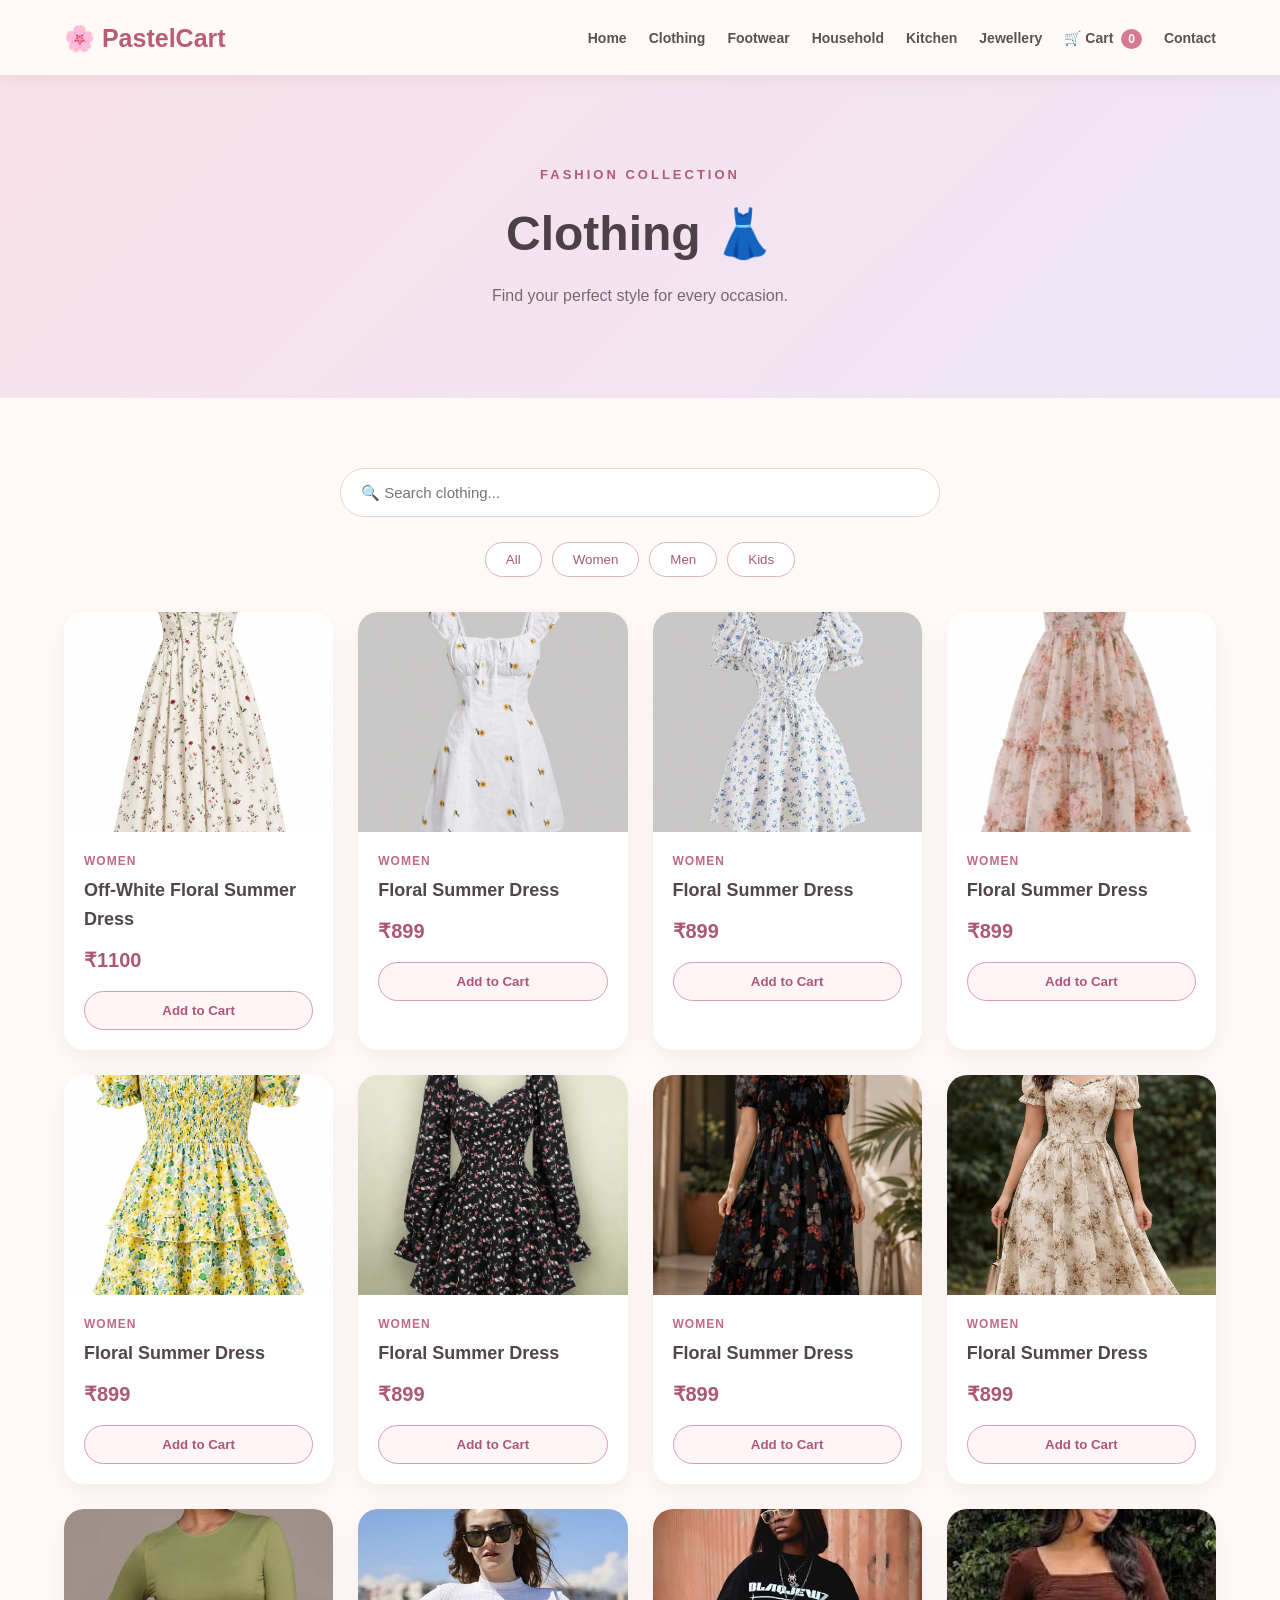
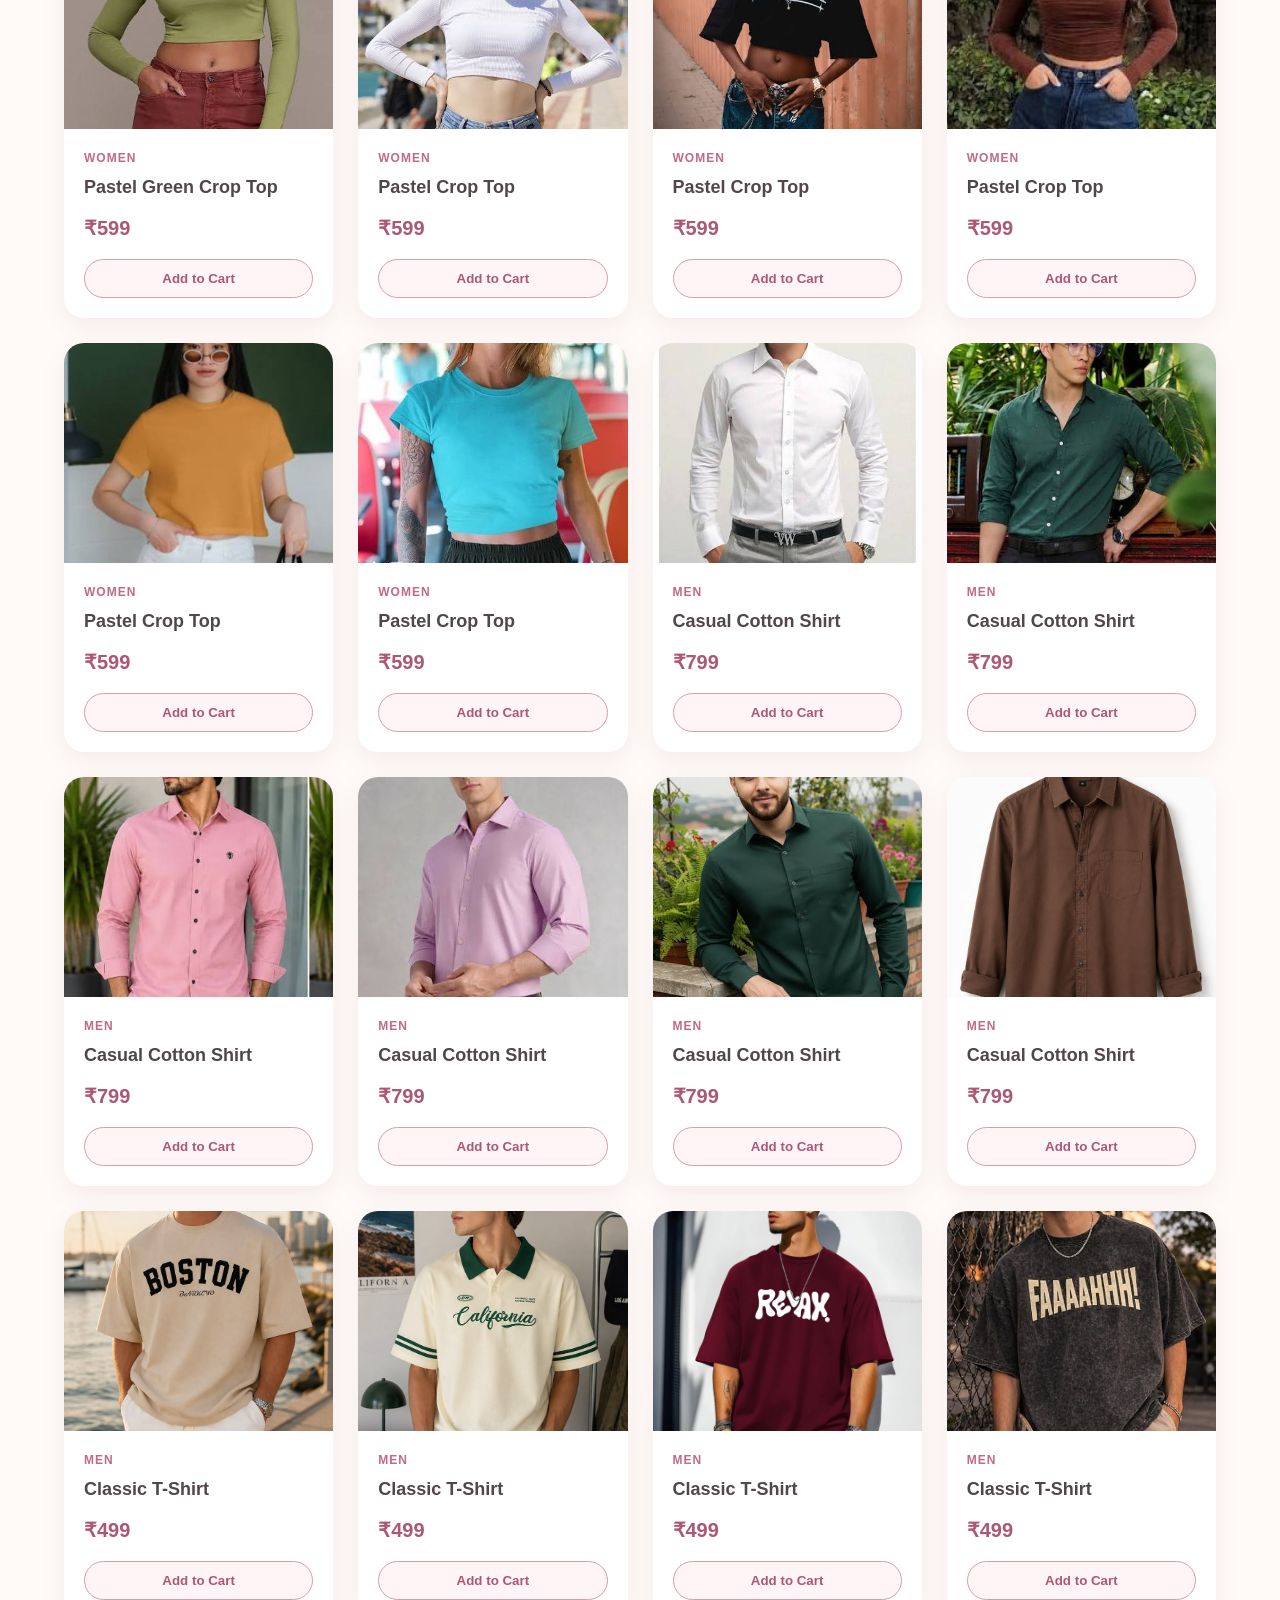
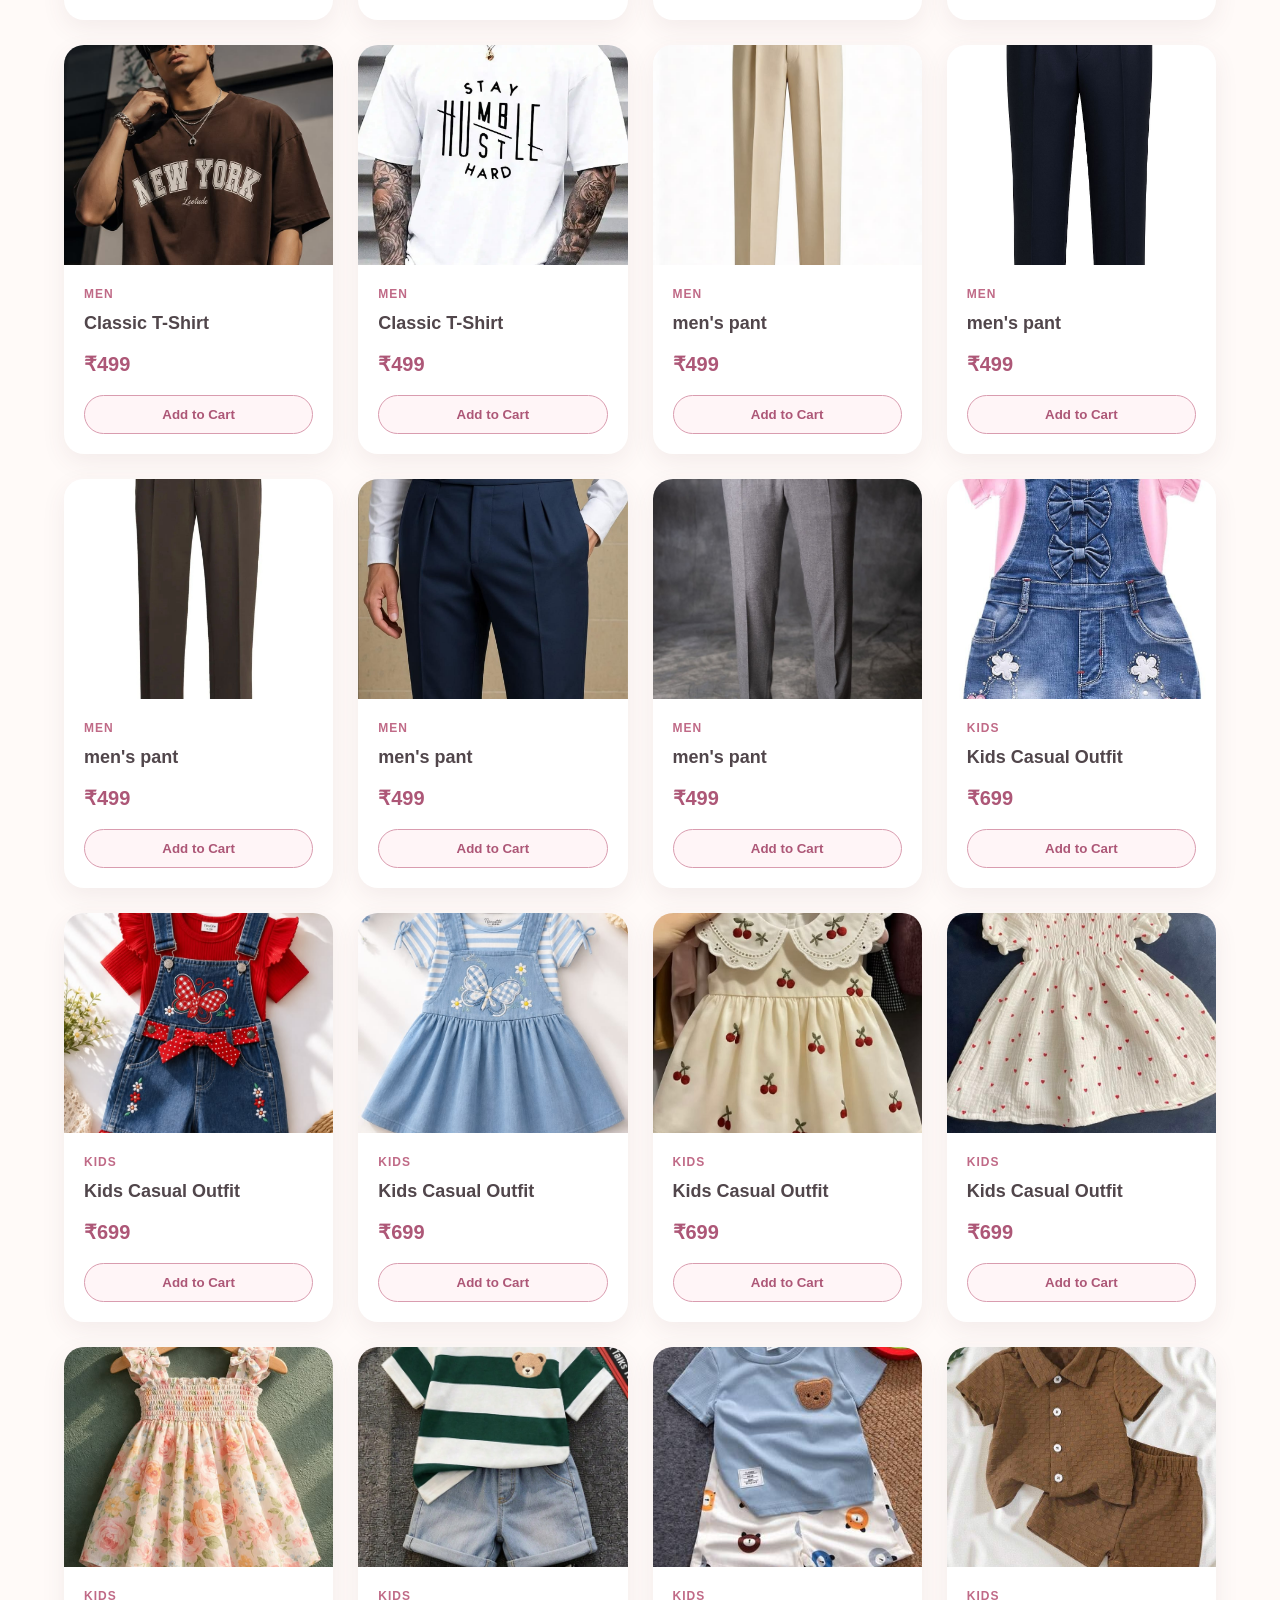
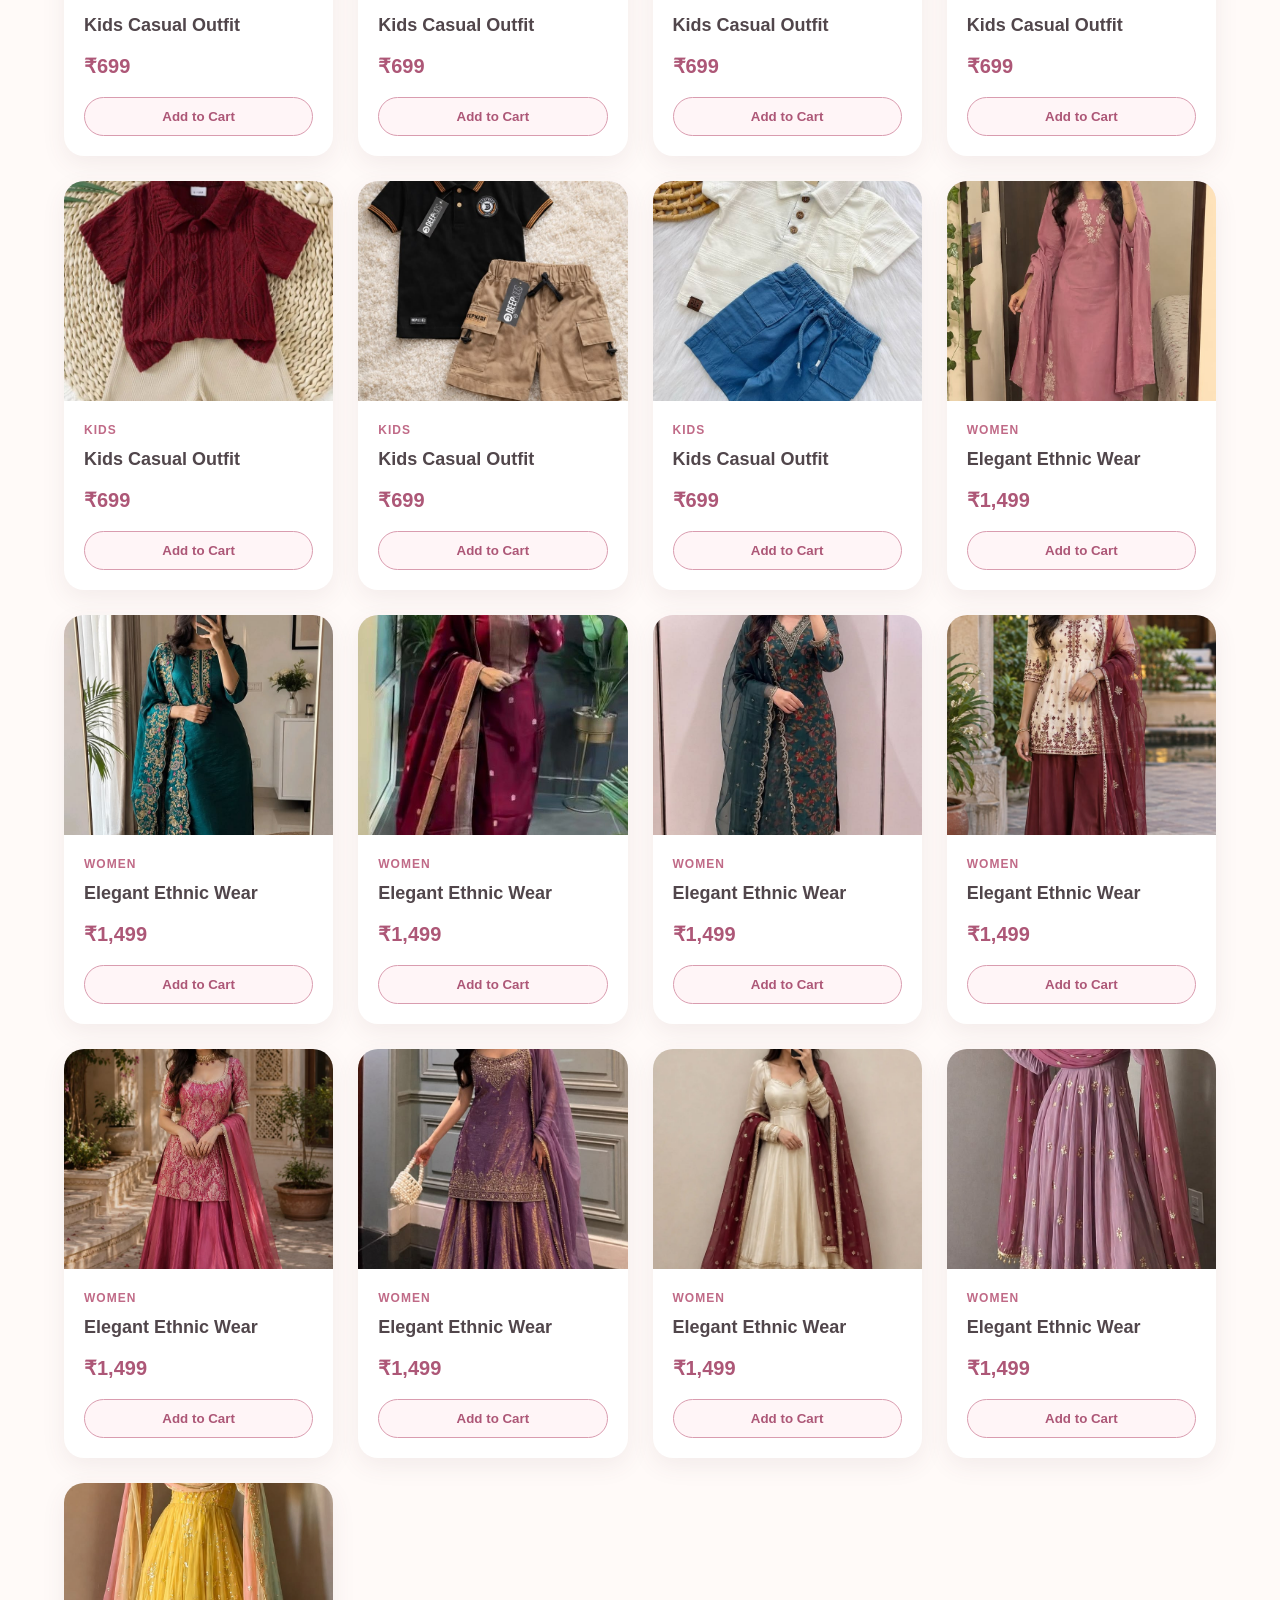
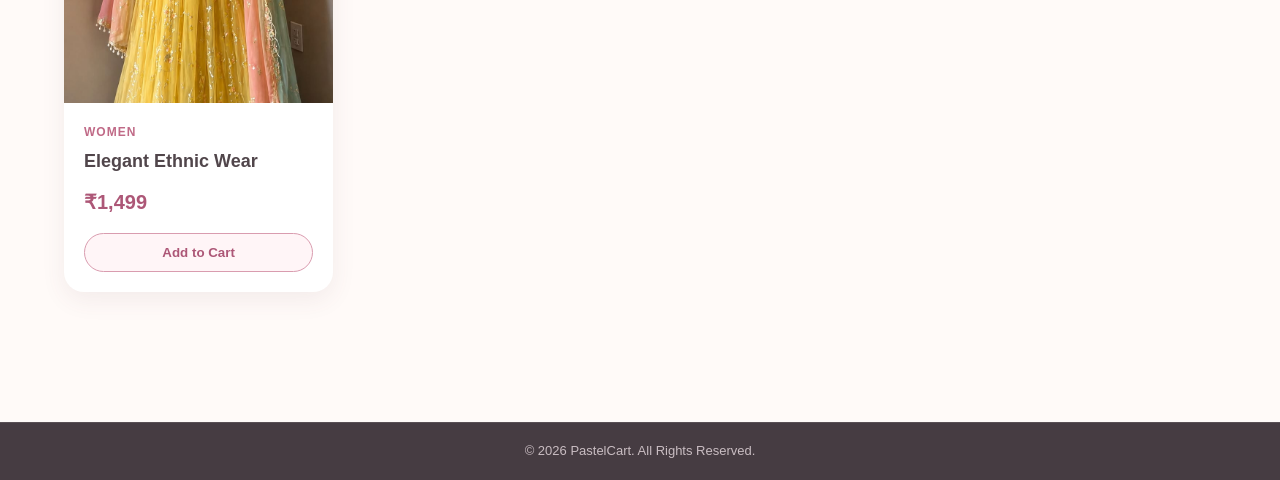
==== commit 305e7b23: "updated website design" ====
--- a/clothing.html
+++ b/clothing.html
@@ -96,12 +96,12 @@
 
                 <p class="product-category">Women</p>
 
-                <h3>Floral Summer Dress</h3>
-
-                <p class="price">₹899</p>
-
-                <button class="add-cart"
-                    onclick="addToCart('Floral Summer Dress', 899)">
+                <h3>Off-White Floral Summer Dress</h3>
+
+                <p class="price">₹1100</p>
+
+                <button class="add-cart"
+                    onclick="addToCart('Off-White Floral Summer Dress', 1100)">
                     Add to Cart
                 </button>
 
